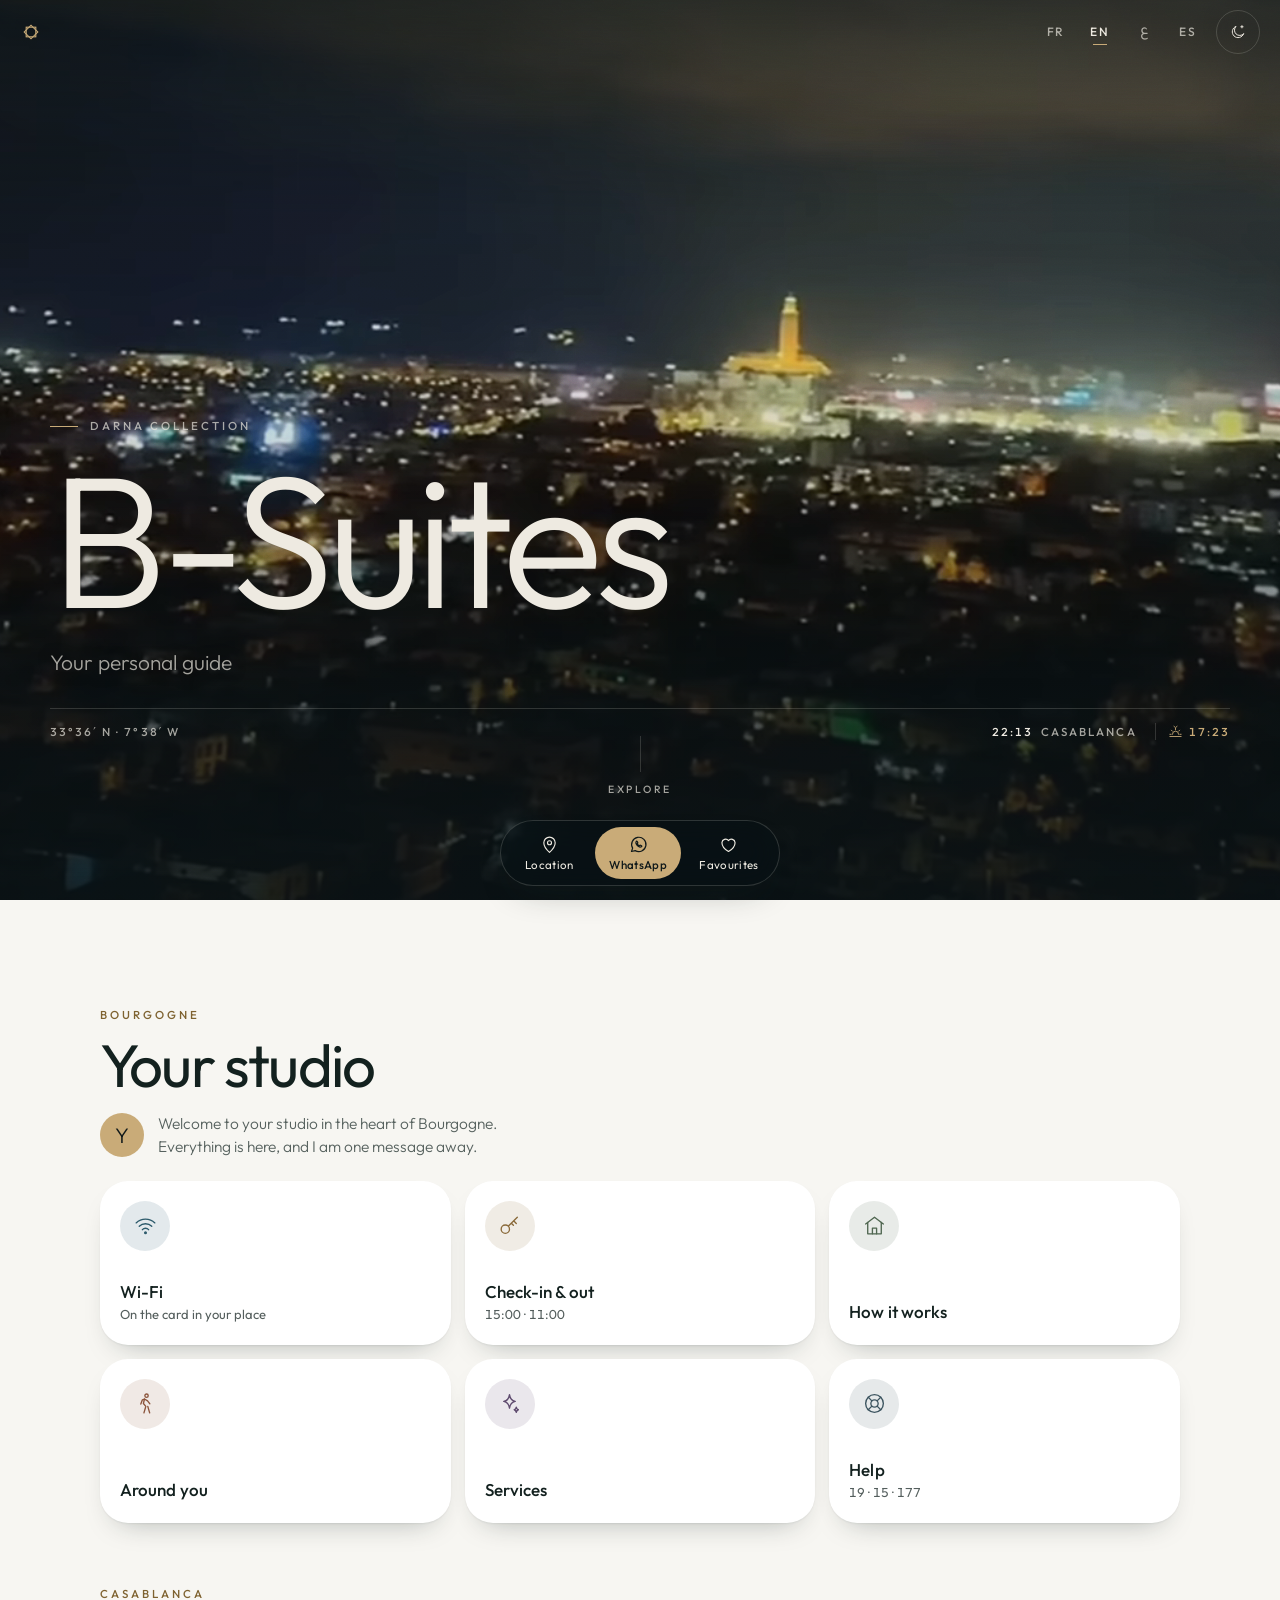
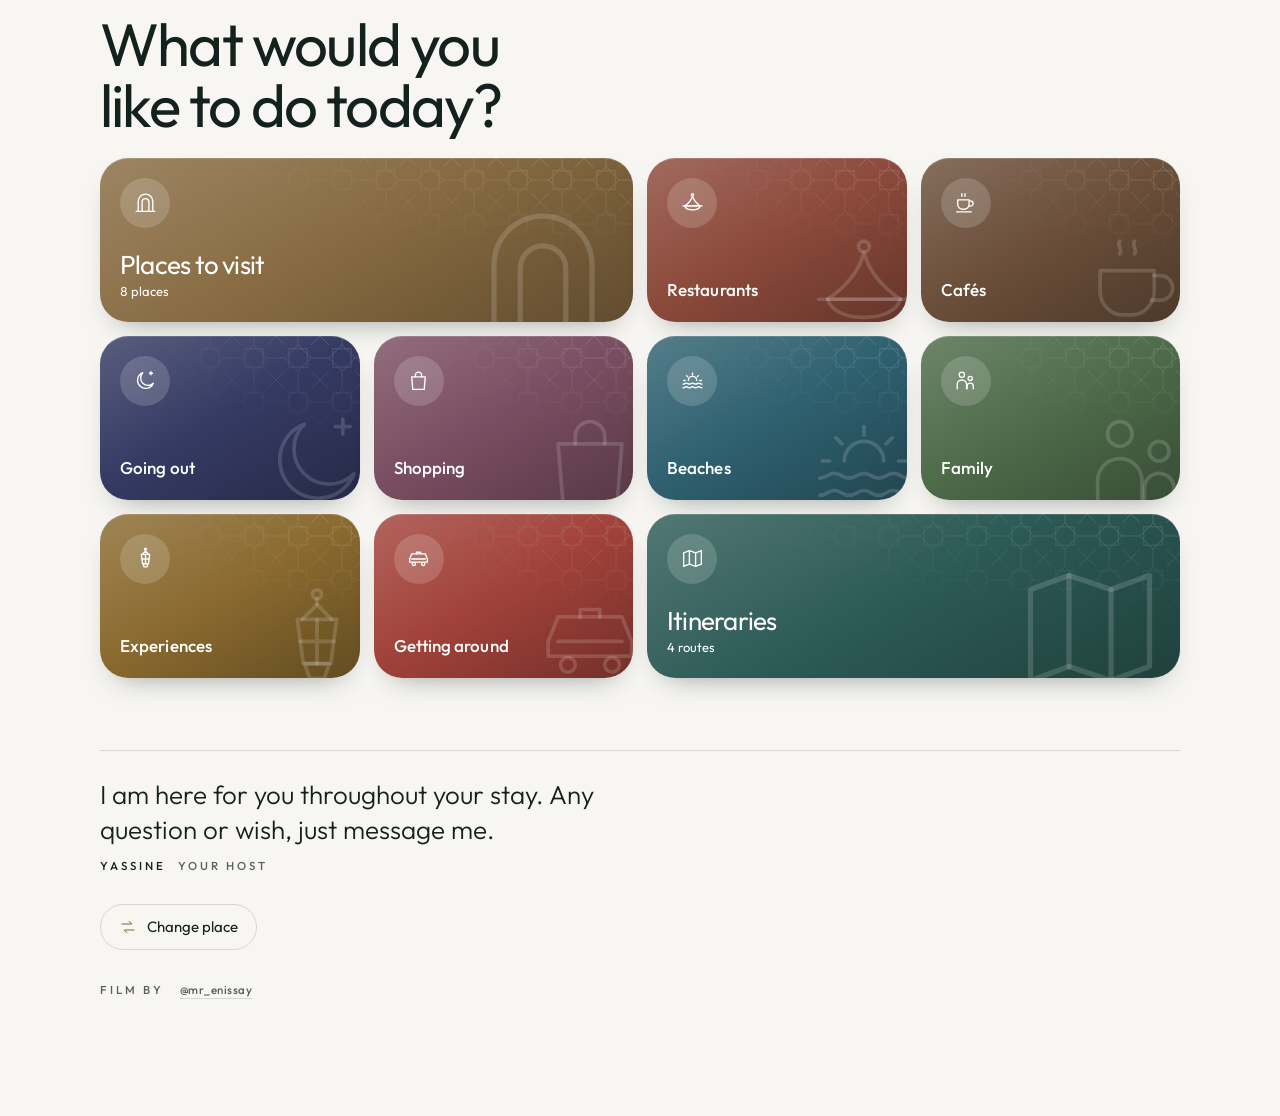
==== b-suites/index.html @ aa5c199c "Rebrand to Darna Collection with the client's final place names - Brand: DARNA COLLECTION ("Darna" l" ====
<!doctype html>
<html lang="fr">
<head>
  <meta charset="utf-8">
  <meta name="viewport" content="width=device-width, initial-scale=1, viewport-fit=cover">
  <title>Darna B-Suites · Darna Collection</title>
  <!-- Short link of one place: it opens the place's guide. Keep it out of search engines. -->
  <meta name="robots" content="noindex, nofollow">
  <meta name="theme-color" content="#091215">
  <meta property="og:type" content="website">
  <meta property="og:title" content="Darna B-Suites · Darna Collection">
  <meta property="og:description" content="Votre guide personnel · Bourgogne · Casablanca">
  <meta property="og:image" content="https://atlasattir.github.io/airbnb-casablanca/assets/img/share.jpg">
  <meta property="og:image:width" content="1200">
  <meta property="og:image:height" content="630">
  <meta property="og:url" content="https://atlasattir.github.io/airbnb-casablanca/b-suites/">
  <meta name="twitter:card" content="summary_large_image">
  <link rel="icon" href="../assets/img/icon.svg" type="image/svg+xml">
  <link rel="apple-touch-icon" href="../assets/img/icon-180.png">
  <link rel="manifest" href="manifest.webmanifest">
  <meta http-equiv="refresh" content="0; url=../?stay=b-suites">
  <script>window.location.replace('../?stay=b-suites' + window.location.hash);</script>
  <style>body { margin: 0; background: #091215; }</style>
</head>
<body>
  <a href="../?stay=b-suites" style="color:#EEEAE1;font:16px system-ui;display:block;padding:24px">Darna B-Suites · Darna Collection</a>
</body>
</html>
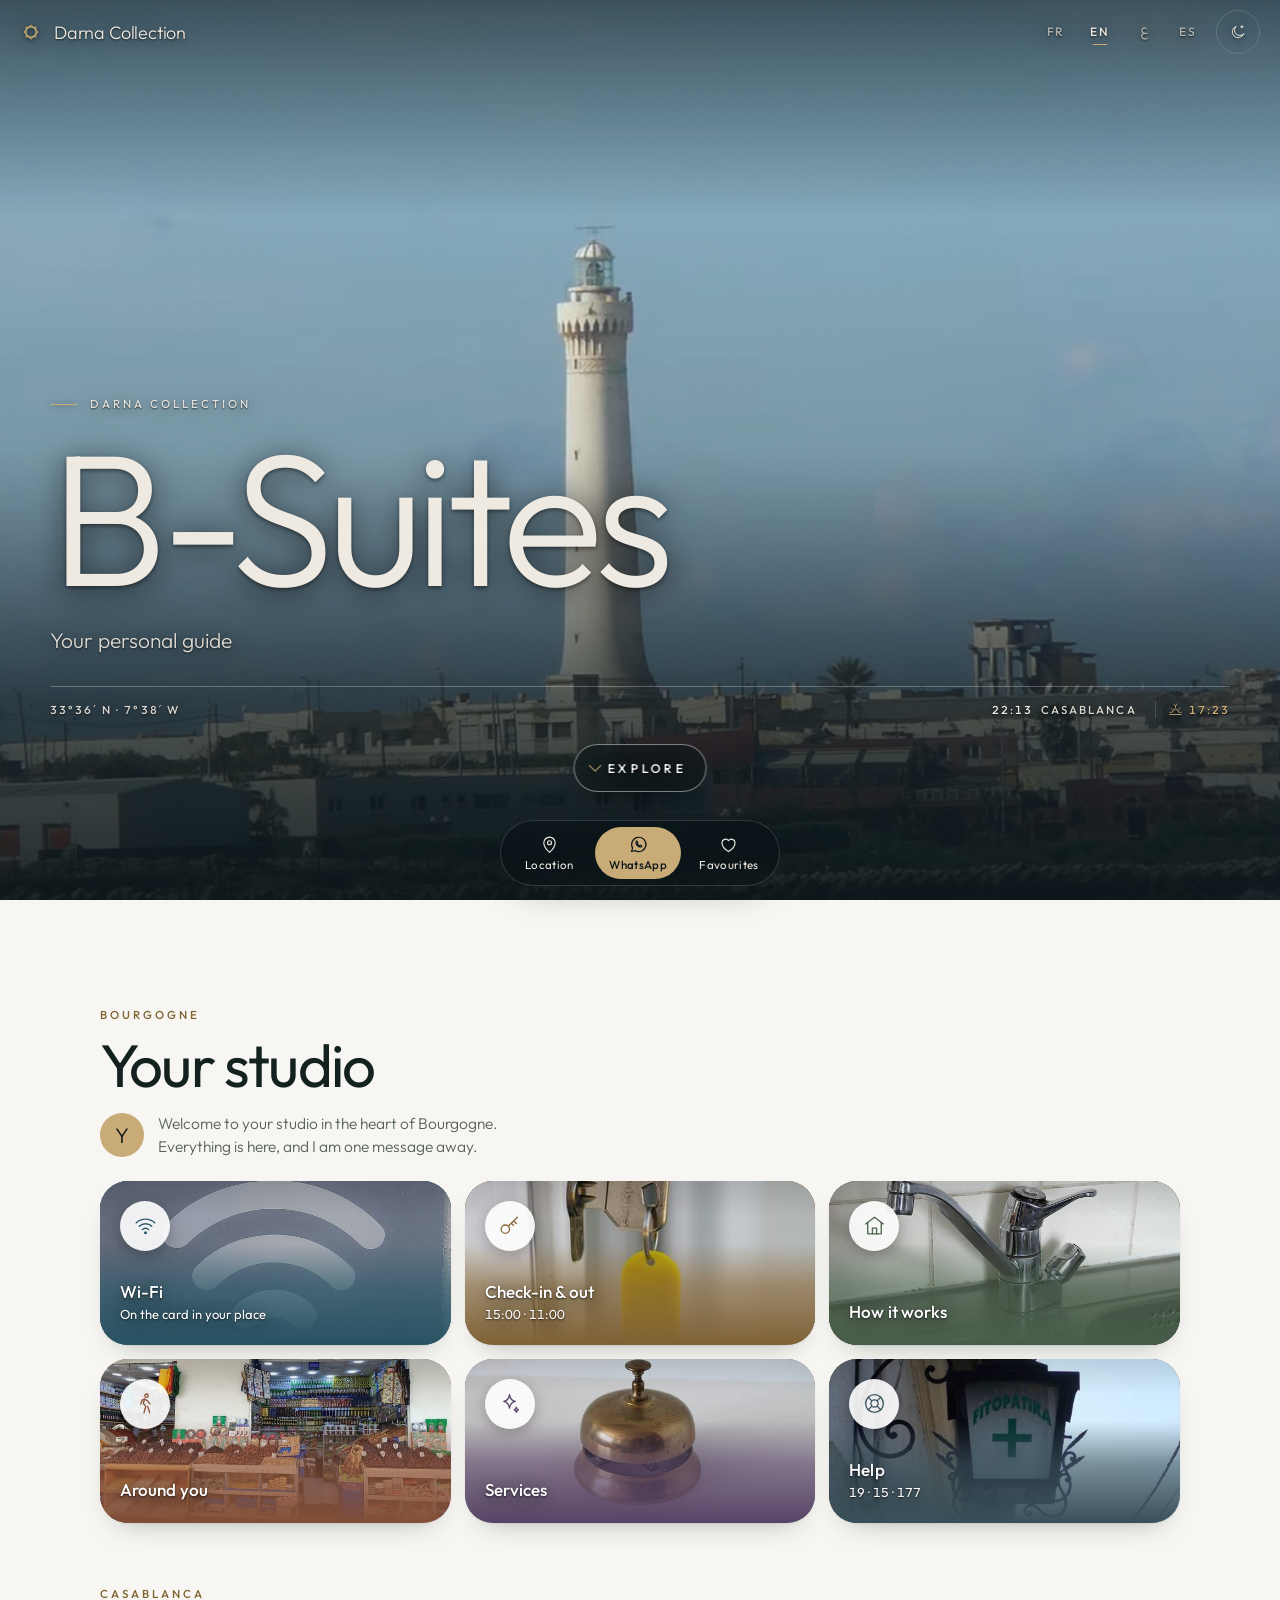
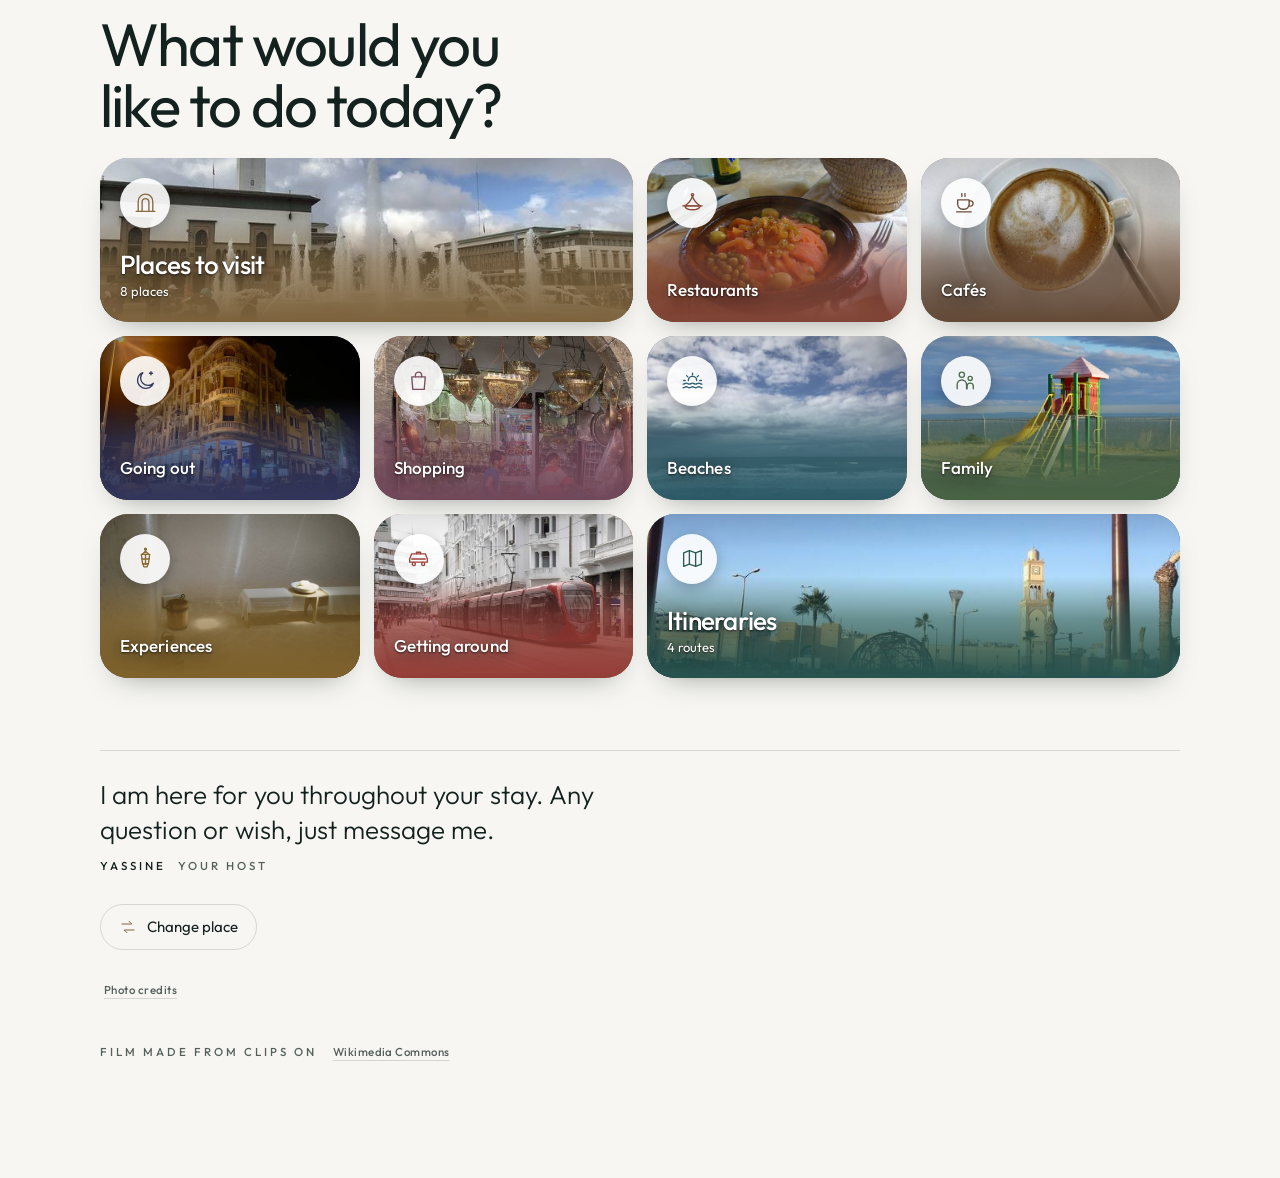
==== commit 66837a31: "The guide moves to darnacollection.ma GitHub Pages now serves the guide at https://darnacollection.m" ====
--- a/b-suites/index.html
+++ b/b-suites/index.html
@@ -10,10 +10,10 @@
   <meta property="og:type" content="website">
   <meta property="og:title" content="Darna B-Suites · Darna Collection">
   <meta property="og:description" content="Votre guide personnel · Bourgogne · Casablanca">
-  <meta property="og:image" content="https://atlasattir.github.io/airbnb-casablanca/assets/img/share.jpg">
+  <meta property="og:image" content="https://darnacollection.ma/assets/img/share.jpg">
   <meta property="og:image:width" content="1200">
   <meta property="og:image:height" content="630">
-  <meta property="og:url" content="https://atlasattir.github.io/airbnb-casablanca/b-suites/">
+  <meta property="og:url" content="https://darnacollection.ma/b-suites/">
   <meta name="twitter:card" content="summary_large_image">
   <link rel="icon" href="../assets/img/icon.svg" type="image/svg+xml">
   <link rel="apple-touch-icon" href="../assets/img/icon-180.png">
